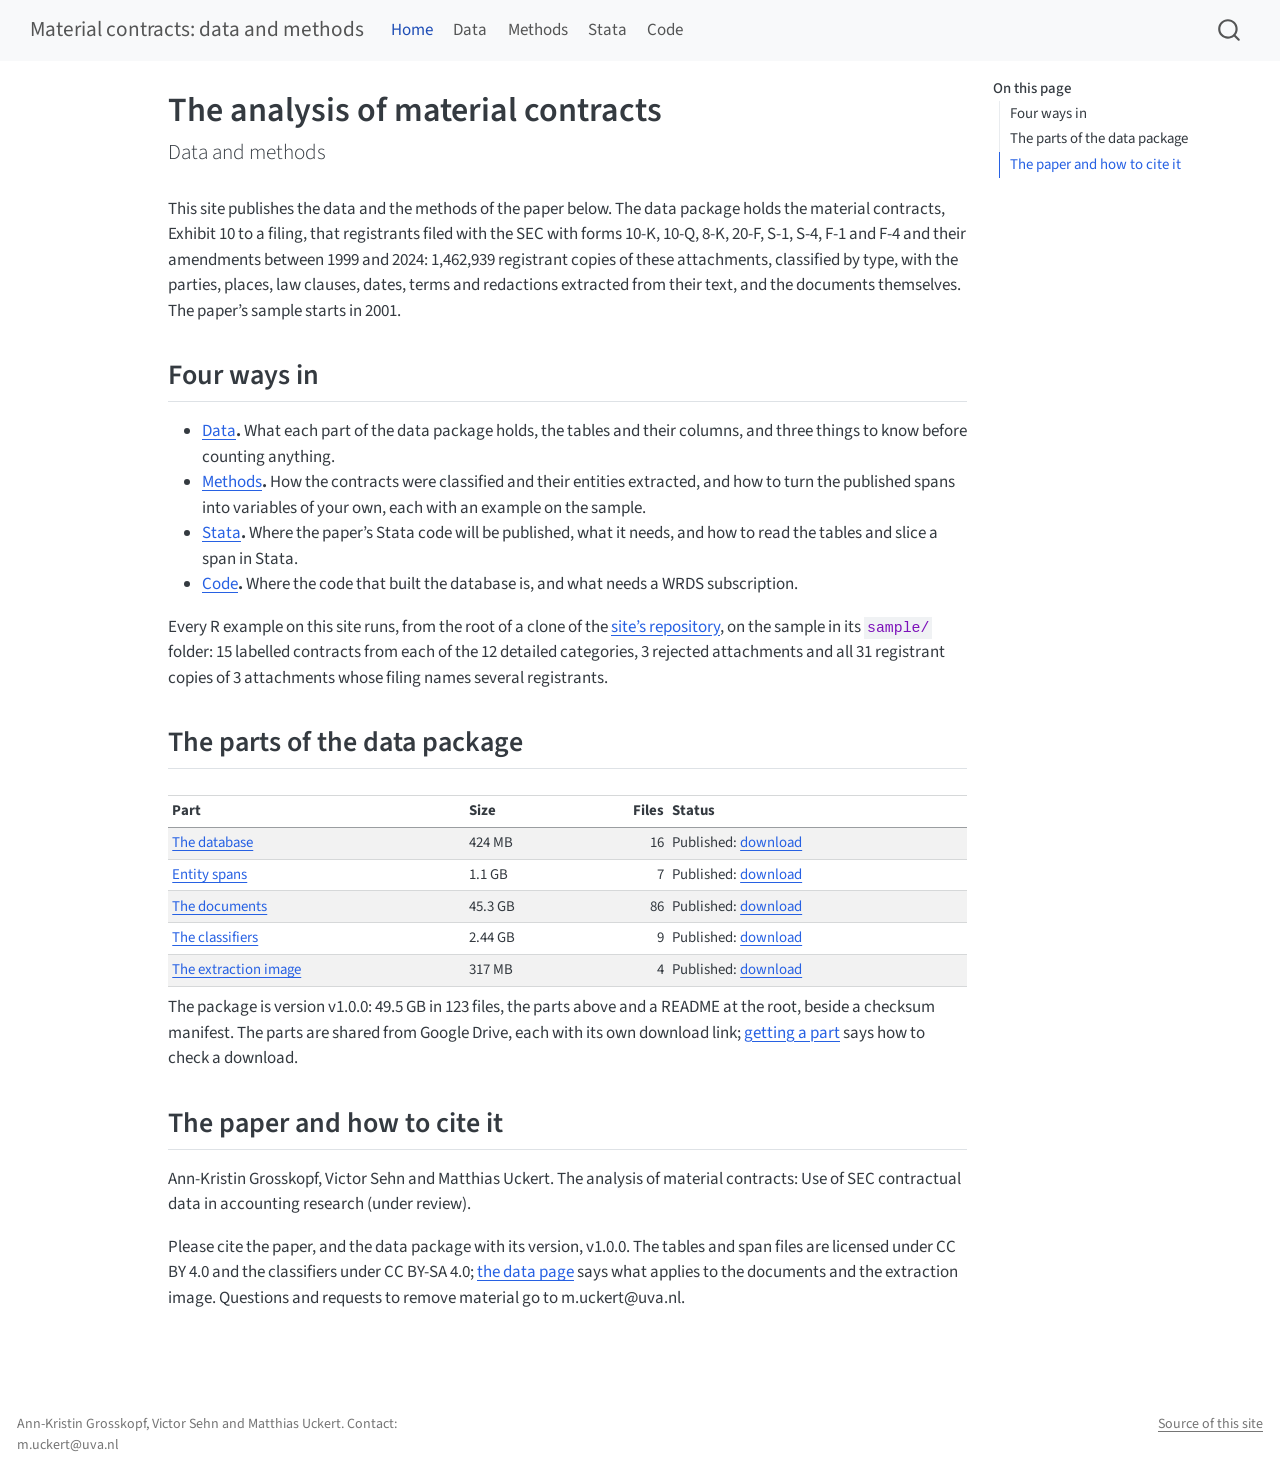
==== docs/index.html @ a5af2b68 "Publish the site of the data and methods, with data package v1.0.0" ====
<!DOCTYPE html>
<html xmlns="http://www.w3.org/1999/xhtml" lang="en-GB" xml:lang="en-GB"><head>

<meta charset="utf-8">
<meta name="generator" content="quarto-1.9.38">

<meta name="viewport" content="width=device-width, initial-scale=1.0, user-scalable=yes">


<title>The analysis of material contracts – Material contracts: data and methods</title>
<style>
/* Default styles provided by pandoc.
** See https://pandoc.org/MANUAL.html#variables-for-html for config info.
*/
code{white-space: pre-wrap;}
span.smallcaps{font-variant: small-caps;}
div.columns{display: flex; gap: min(4vw, 1.5em);}
div.column{flex: auto; overflow-x: auto;}
div.hanging-indent{margin-left: 1.5em; text-indent: -1.5em;}
ul.task-list{list-style: none;}
ul.task-list li input[type="checkbox"] {
  width: 0.8em;
  margin: 0 0.8em 0.2em -1em; /* quarto-specific, see https://github.com/quarto-dev/quarto-cli/issues/4556 */ 
  vertical-align: middle;
}
</style>


<script src="site_libs/quarto-nav/quarto-nav.js"></script>
<script src="site_libs/quarto-nav/headroom.min.js"></script>
<script src="site_libs/clipboard/clipboard.min.js"></script>
<script src="site_libs/quarto-search/autocomplete.umd.js"></script>
<script src="site_libs/quarto-search/fuse.min.js"></script>
<script src="site_libs/quarto-search/quarto-search.js"></script>
<meta name="quarto:offset" content="./">
<script src="site_libs/quarto-html/quarto.js" type="module"></script>
<script src="site_libs/quarto-html/tabsets/tabsets.js" type="module"></script>
<script src="site_libs/quarto-html/popper.min.js"></script>
<script src="site_libs/quarto-html/tippy.umd.min.js"></script>
<script src="site_libs/quarto-html/anchor.min.js"></script>
<link href="site_libs/quarto-html/tippy.css" rel="stylesheet">
<link href="site_libs/quarto-html/quarto-syntax-highlighting-15634bcf2e68342d4ad2dfa704d543f6.css" rel="stylesheet" id="quarto-text-highlighting-styles">
<script src="site_libs/bootstrap/bootstrap.min.js"></script>
<link href="site_libs/bootstrap/bootstrap-icons.css" rel="stylesheet">
<link href="site_libs/bootstrap/bootstrap-6388ad00bb6ecaefa25b9a98db1edf18.min.css" rel="stylesheet" append-hash="true" id="quarto-bootstrap" data-mode="light">
<script id="quarto-search-options" type="application/json">{
  "location": "navbar",
  "copy-button": false,
  "collapse-after": 3,
  "panel-placement": "end",
  "type": "overlay",
  "limit": 50,
  "keyboard-shortcut": [
    "f",
    "/",
    "s"
  ],
  "show-item-context": false,
  "language": {
    "search-no-results-text": "No results",
    "search-matching-documents-text": "matching documents",
    "search-copy-link-title": "Copy link to search",
    "search-hide-matches-text": "Hide additional matches",
    "search-more-match-text": "more match in this document",
    "search-more-matches-text": "more matches in this document",
    "search-clear-button-title": "Clear",
    "search-text-placeholder": "",
    "search-detached-cancel-button-title": "Cancel",
    "search-submit-button-title": "Submit",
    "search-label": "Search"
  }
}</script>


<link rel="stylesheet" href="styles.css">
</head>

<body class="nav-fixed quarto-light">

<div id="quarto-search-results"></div>
  <header id="quarto-header" class="headroom fixed-top">
    <nav class="navbar navbar-expand-lg " data-bs-theme="dark">
      <div class="navbar-container container-fluid">
      <div class="navbar-brand-container mx-auto">
    <a class="navbar-brand" href="./index.html">
    <span class="navbar-title">Material contracts: data and methods</span>
    </a>
  </div>
            <div id="quarto-search" class="" title="Search"></div>
          <button class="navbar-toggler" type="button" data-bs-toggle="collapse" data-bs-target="#navbarCollapse" aria-controls="navbarCollapse" role="menu" aria-expanded="false" aria-label="Toggle navigation" onclick="if (window.quartoToggleHeadroom) { window.quartoToggleHeadroom(); }">
  <span class="navbar-toggler-icon"></span>
</button>
          <div class="collapse navbar-collapse" id="navbarCollapse">
            <ul class="navbar-nav navbar-nav-scroll me-auto">
  <li class="nav-item">
    <a class="nav-link active" href="./index.html" aria-current="page"> 
<span class="menu-text">Home</span></a>
  </li>  
  <li class="nav-item">
    <a class="nav-link" href="./data.html"> 
<span class="menu-text">Data</span></a>
  </li>  
  <li class="nav-item">
    <a class="nav-link" href="./methods.html"> 
<span class="menu-text">Methods</span></a>
  </li>  
  <li class="nav-item">
    <a class="nav-link" href="./stata.html"> 
<span class="menu-text">Stata</span></a>
  </li>  
  <li class="nav-item">
    <a class="nav-link" href="./reproduce.html"> 
<span class="menu-text">Code</span></a>
  </li>  
</ul>
          </div> <!-- /navcollapse -->
            <div class="quarto-navbar-tools">
</div>
      </div> <!-- /container-fluid -->
    </nav>
</header>
<!-- content -->
<div id="quarto-content" class="quarto-container page-columns page-rows-contents page-layout-article page-navbar">
<!-- sidebar -->
<!-- margin-sidebar -->
    <div id="quarto-margin-sidebar" class="sidebar margin-sidebar">
        <nav id="TOC" role="doc-toc" class="toc-active">
    <h2 id="toc-title">On this page</h2>
   
  <ul>
  <li><a href="#four-ways-in" id="toc-four-ways-in" class="nav-link active" data-scroll-target="#four-ways-in">Four ways in</a></li>
  <li><a href="#the-parts-of-the-data-package" id="toc-the-parts-of-the-data-package" class="nav-link" data-scroll-target="#the-parts-of-the-data-package">The parts of the data package</a></li>
  <li><a href="#the-paper-and-how-to-cite-it" id="toc-the-paper-and-how-to-cite-it" class="nav-link" data-scroll-target="#the-paper-and-how-to-cite-it">The paper and how to cite it</a></li>
  </ul>
</nav>
    </div>
<!-- main -->
<main class="content" id="quarto-document-content">

<header id="title-block-header" class="quarto-title-block default">
<div class="quarto-title">
<h1 class="title">The analysis of material contracts</h1>
<p class="subtitle lead">Data and methods</p>
</div>



<div class="quarto-title-meta">

    
  
    
  </div>
  


</header>


<p>This site publishes the data and the methods of the paper below. The data package holds the material contracts, Exhibit 10 to a filing, that registrants filed with the SEC with forms 10-K, 10-Q, 8-K, 20-F, S-1, S-4, F-1 and F-4 and their amendments between 1999 and 2024: 1,462,939 registrant copies of these attachments, classified by type, with the parties, places, law clauses, dates, terms and redactions extracted from their text, and the documents themselves. The paper’s sample starts in 2001.</p>
<section id="four-ways-in" class="level2">
<h2 class="anchored" data-anchor-id="four-ways-in">Four ways in</h2>
<ul>
<li><strong><a href="./data.html">Data</a>.</strong> What each part of the data package holds, the tables and their columns, and three things to know before counting anything.</li>
<li><strong><a href="./methods.html">Methods</a>.</strong> How the contracts were classified and their entities extracted, and how to turn the published spans into variables of your own, each with an example on the sample.</li>
<li><strong><a href="./stata.html">Stata</a>.</strong> Where the paper’s Stata code will be published, what it needs, and how to read the tables and slice a span in Stata.</li>
<li><strong><a href="./reproduce.html">Code</a>.</strong> Where the code that built the database is, and what needs a WRDS subscription.</li>
</ul>
<p>Every R example on this site runs, from the root of a clone of the <a href="https://github.com/MatthiasUckert/matcon-data-and-methods">site’s repository</a>, on the sample in its <code>sample/</code> folder: 15 labelled contracts from each of the 12 detailed categories, 3 rejected attachments and all 31 registrant copies of 3 attachments whose filing names several registrants.</p>
</section>
<section id="the-parts-of-the-data-package" class="level2">
<h2 class="anchored" data-anchor-id="the-parts-of-the-data-package">The parts of the data package</h2>
<div class="cell">
<div class="cell-output-display">
<table class="caption-top table table-sm table-striped small">
<thead>
<tr class="header">
<th style="text-align: left;">Part</th>
<th style="text-align: left;">Size</th>
<th style="text-align: right;">Files</th>
<th style="text-align: left;">Status</th>
</tr>
</thead>
<tbody>
<tr class="odd">
<td style="text-align: left;"><a href="./data.html#part-core">The database</a></td>
<td style="text-align: left;">424 MB</td>
<td style="text-align: right;">16</td>
<td style="text-align: left;">Published: <a href="https://drive.google.com/drive/folders/1TVtgPPk6wIJqkSEZ1HrcY3JE4OHD1TWn">download</a></td>
</tr>
<tr class="even">
<td style="text-align: left;"><a href="./data.html#part-spans">Entity spans</a></td>
<td style="text-align: left;">1.1 GB</td>
<td style="text-align: right;">7</td>
<td style="text-align: left;">Published: <a href="https://drive.google.com/drive/folders/1OYP5qXm-alxnOZHFf8U6ttxiC5rua0IG">download</a></td>
</tr>
<tr class="odd">
<td style="text-align: left;"><a href="./data.html#part-text">The documents</a></td>
<td style="text-align: left;">45.3 GB</td>
<td style="text-align: right;">86</td>
<td style="text-align: left;">Published: <a href="https://drive.google.com/drive/folders/1ZW-uD3YOpIUab9_tT1ImY-gOCQDMV8t5">download</a></td>
</tr>
<tr class="even">
<td style="text-align: left;"><a href="./data.html#part-models">The classifiers</a></td>
<td style="text-align: left;">2.44 GB</td>
<td style="text-align: right;">9</td>
<td style="text-align: left;">Published: <a href="https://drive.google.com/drive/folders/1cSxD2rfEU3xtl4_MtJmINm11TPKmRoVj">download</a></td>
</tr>
<tr class="odd">
<td style="text-align: left;"><a href="./data.html#part-lexnlp">The extraction image</a></td>
<td style="text-align: left;">317 MB</td>
<td style="text-align: right;">4</td>
<td style="text-align: left;">Published: <a href="https://drive.google.com/drive/folders/1LzRUbMb9bG-V6fIi3xDmjCaOxsnYEi1G">download</a></td>
</tr>
</tbody>
</table>
</div>
</div>
<p>The package is version v1.0.0: 49.5 GB in 123 files, the parts above and a README at the root, beside a checksum manifest. The parts are shared from Google Drive, each with its own download link; <a href="./data.html#getting-a-part">getting a part</a> says how to check a download.</p>
</section>
<section id="the-paper-and-how-to-cite-it" class="level2">
<h2 class="anchored" data-anchor-id="the-paper-and-how-to-cite-it">The paper and how to cite it</h2>
<p>Ann-Kristin Grosskopf, Victor Sehn and Matthias Uckert. The analysis of material contracts: Use of SEC contractual data in accounting research (under review).</p>
<p>Please cite the paper, and the data package with its version, v1.0.0. The tables and span files are licensed under CC BY 4.0 and the classifiers under CC BY-SA 4.0; <a href="./data.html#licences">the data page</a> says what applies to the documents and the extraction image. Questions and requests to remove material go to m.uckert@uva.nl.</p>


</section>

</main> <!-- /main -->
<script id="quarto-html-after-body" type="application/javascript">
  window.document.addEventListener("DOMContentLoaded", function (event) {
    const icon = "";
    const anchorJS = new window.AnchorJS();
    anchorJS.options = {
      placement: 'right',
      icon: icon
    };
    anchorJS.add('.anchored');
    const isCodeAnnotation = (el) => {
      for (const clz of el.classList) {
        if (clz.startsWith('code-annotation-')) {                     
          return true;
        }
      }
      return false;
    }
    const onCopySuccess = function(e) {
      // button target
      const button = e.trigger;
      // don't keep focus
      button.blur();
      // flash "checked"
      button.classList.add('code-copy-button-checked');
      var currentTitle = button.getAttribute("title");
      button.setAttribute("title", "Copied!");
      let tooltip;
      if (window.bootstrap) {
        button.setAttribute("data-bs-toggle", "tooltip");
        button.setAttribute("data-bs-placement", "left");
        button.setAttribute("data-bs-title", "Copied!");
        tooltip = new bootstrap.Tooltip(button, 
          { trigger: "manual", 
            customClass: "code-copy-button-tooltip",
            offset: [0, -8]});
        tooltip.show();    
      }
      setTimeout(function() {
        if (tooltip) {
          tooltip.hide();
          button.removeAttribute("data-bs-title");
          button.removeAttribute("data-bs-toggle");
          button.removeAttribute("data-bs-placement");
        }
        button.setAttribute("title", currentTitle);
        button.classList.remove('code-copy-button-checked');
      }, 1000);
      // clear code selection
      e.clearSelection();
    }
    const getTextToCopy = function(trigger) {
      const outerScaffold = trigger.parentElement.cloneNode(true);
      const codeEl = outerScaffold.querySelector('code');
      for (const childEl of codeEl.children) {
        if (isCodeAnnotation(childEl)) {
          childEl.remove();
        }
      }
      return codeEl.innerText;
    }
    const clipboard = new window.ClipboardJS('.code-copy-button:not([data-in-quarto-modal])', {
      text: getTextToCopy
    });
    clipboard.on('success', onCopySuccess);
    if (window.document.getElementById('quarto-embedded-source-code-modal')) {
      const clipboardModal = new window.ClipboardJS('.code-copy-button[data-in-quarto-modal]', {
        text: getTextToCopy,
        container: window.document.getElementById('quarto-embedded-source-code-modal')
      });
      clipboardModal.on('success', onCopySuccess);
    }
      var localhostRegex = new RegExp(/^(?:http|https):\/\/localhost\:?[0-9]*\//);
      var mailtoRegex = new RegExp(/^mailto:/);
        var filterRegex = new RegExp('/' + window.location.host + '/');
      var isInternal = (href) => {
          return filterRegex.test(href) || localhostRegex.test(href) || mailtoRegex.test(href);
      }
      // Inspect non-navigation links and adorn them if external
     var links = window.document.querySelectorAll('a[href]:not(.nav-link):not(.navbar-brand):not(.toc-action):not(.sidebar-link):not(.sidebar-item-toggle):not(.pagination-link):not(.no-external):not([aria-hidden]):not(.dropdown-item):not(.quarto-navigation-tool):not(.about-link)');
      for (var i=0; i<links.length; i++) {
        const link = links[i];
        if (!isInternal(link.href)) {
          // undo the damage that might have been done by quarto-nav.js in the case of
          // links that we want to consider external
          if (link.dataset.originalHref !== undefined) {
            link.href = link.dataset.originalHref;
          }
        }
      }
    function tippyHover(el, contentFn, onTriggerFn, onUntriggerFn) {
      const config = {
        allowHTML: true,
        maxWidth: 500,
        delay: 100,
        arrow: false,
        appendTo: function(el) {
            return el.parentElement;
        },
        interactive: true,
        interactiveBorder: 10,
        theme: 'quarto',
        placement: 'bottom-start',
      };
      if (contentFn) {
        config.content = contentFn;
      }
      if (onTriggerFn) {
        config.onTrigger = onTriggerFn;
      }
      if (onUntriggerFn) {
        config.onUntrigger = onUntriggerFn;
      }
      window.tippy(el, config); 
    }
    const noterefs = window.document.querySelectorAll('a[role="doc-noteref"]');
    for (var i=0; i<noterefs.length; i++) {
      const ref = noterefs[i];
      tippyHover(ref, function() {
        // use id or data attribute instead here
        let href = ref.getAttribute('data-footnote-href') || ref.getAttribute('href');
        try { href = new URL(href).hash; } catch {}
        const id = href.replace(/^#\/?/, "");
        const note = window.document.getElementById(id);
        if (note) {
          return note.innerHTML;
        } else {
          return "";
        }
      });
    }
    const xrefs = window.document.querySelectorAll('a.quarto-xref');
    const processXRef = (id, note) => {
      // Strip column container classes
      const stripColumnClz = (el) => {
        el.classList.remove("page-full", "page-columns");
        if (el.children) {
          for (const child of el.children) {
            stripColumnClz(child);
          }
        }
      }
      stripColumnClz(note)
      if (id === null || id.startsWith('sec-')) {
        // Special case sections, only their first couple elements
        const container = document.createElement("div");
        if (note.children && note.children.length > 2) {
          container.appendChild(note.children[0].cloneNode(true));
          for (let i = 1; i < note.children.length; i++) {
            const child = note.children[i];
            if (child.tagName === "P" && child.innerText === "") {
              continue;
            } else {
              container.appendChild(child.cloneNode(true));
              break;
            }
          }
          if (window.Quarto?.typesetMath) {
            window.Quarto.typesetMath(container);
          }
          return container.innerHTML
        } else {
          if (window.Quarto?.typesetMath) {
            window.Quarto.typesetMath(note);
          }
          return note.innerHTML;
        }
      } else {
        // Remove any anchor links if they are present
        const anchorLink = note.querySelector('a.anchorjs-link');
        if (anchorLink) {
          anchorLink.remove();
        }
        if (window.Quarto?.typesetMath) {
          window.Quarto.typesetMath(note);
        }
        if (note.classList.contains("callout")) {
          return note.outerHTML;
        } else {
          return note.innerHTML;
        }
      }
    }
    for (var i=0; i<xrefs.length; i++) {
      const xref = xrefs[i];
      tippyHover(xref, undefined, function(instance) {
        instance.disable();
        let url = xref.getAttribute('href');
        let hash = undefined; 
        if (url.startsWith('#')) {
          hash = url;
        } else {
          try { hash = new URL(url).hash; } catch {}
        }
        if (hash) {
          const id = hash.replace(/^#\/?/, "");
          const note = window.document.getElementById(id);
          if (note !== null) {
            try {
              const html = processXRef(id, note.cloneNode(true));
              instance.setContent(html);
            } finally {
              instance.enable();
              instance.show();
            }
          } else {
            // See if we can fetch this
            fetch(url.split('#')[0])
            .then(res => res.text())
            .then(html => {
              const parser = new DOMParser();
              const htmlDoc = parser.parseFromString(html, "text/html");
              const note = htmlDoc.getElementById(id);
              if (note !== null) {
                const html = processXRef(id, note);
                instance.setContent(html);
              } 
            }).finally(() => {
              instance.enable();
              instance.show();
            });
          }
        } else {
          // See if we can fetch a full url (with no hash to target)
          // This is a special case and we should probably do some content thinning / targeting
          fetch(url)
          .then(res => res.text())
          .then(html => {
            const parser = new DOMParser();
            const htmlDoc = parser.parseFromString(html, "text/html");
            const note = htmlDoc.querySelector('main.content');
            if (note !== null) {
              // This should only happen for chapter cross references
              // (since there is no id in the URL)
              // remove the first header
              if (note.children.length > 0 && note.children[0].tagName === "HEADER") {
                note.children[0].remove();
              }
              const html = processXRef(null, note);
              instance.setContent(html);
            } 
          }).finally(() => {
            instance.enable();
            instance.show();
          });
        }
      }, function(instance) {
      });
    }
        let selectedAnnoteEl;
        const selectorForAnnotation = ( cell, annotation) => {
          let cellAttr = 'data-code-cell="' + cell + '"';
          let lineAttr = 'data-code-annotation="' +  annotation + '"';
          const selector = 'span[' + cellAttr + '][' + lineAttr + ']';
          return selector;
        }
        const selectCodeLines = (annoteEl) => {
          const doc = window.document;
          const targetCell = annoteEl.getAttribute("data-target-cell");
          const targetAnnotation = annoteEl.getAttribute("data-target-annotation");
          const annoteSpan = window.document.querySelector(selectorForAnnotation(targetCell, targetAnnotation));
          const lines = annoteSpan.getAttribute("data-code-lines").split(",");
          const lineIds = lines.map((line) => {
            return targetCell + "-" + line;
          })
          let top = null;
          let height = null;
          let parent = null;
          if (lineIds.length > 0) {
              //compute the position of the single el (top and bottom and make a div)
              const el = window.document.getElementById(lineIds[0]);
              top = el.offsetTop;
              height = el.offsetHeight;
              parent = el.parentElement.parentElement;
            if (lineIds.length > 1) {
              const lastEl = window.document.getElementById(lineIds[lineIds.length - 1]);
              const bottom = lastEl.offsetTop + lastEl.offsetHeight;
              height = bottom - top;
            }
            if (top !== null && height !== null && parent !== null) {
              // cook up a div (if necessary) and position it 
              let div = window.document.getElementById("code-annotation-line-highlight");
              if (div === null) {
                div = window.document.createElement("div");
                div.setAttribute("id", "code-annotation-line-highlight");
                div.style.position = 'absolute';
                parent.appendChild(div);
              }
              div.style.top = top - 2 + "px";
              div.style.height = height + 4 + "px";
              div.style.left = 0;
              let gutterDiv = window.document.getElementById("code-annotation-line-highlight-gutter");
              if (gutterDiv === null) {
                gutterDiv = window.document.createElement("div");
                gutterDiv.setAttribute("id", "code-annotation-line-highlight-gutter");
                gutterDiv.style.position = 'absolute';
                const codeCell = window.document.getElementById(targetCell);
                const gutter = codeCell.querySelector('.code-annotation-gutter');
                gutter.appendChild(gutterDiv);
              }
              gutterDiv.style.top = top - 2 + "px";
              gutterDiv.style.height = height + 4 + "px";
            }
            selectedAnnoteEl = annoteEl;
          }
        };
        const unselectCodeLines = () => {
          const elementsIds = ["code-annotation-line-highlight", "code-annotation-line-highlight-gutter"];
          elementsIds.forEach((elId) => {
            const div = window.document.getElementById(elId);
            if (div) {
              div.remove();
            }
          });
          selectedAnnoteEl = undefined;
        };
          // Handle positioning of the toggle
      window.addEventListener(
        "resize",
        throttle(() => {
          elRect = undefined;
          if (selectedAnnoteEl) {
            selectCodeLines(selectedAnnoteEl);
          }
        }, 10)
      );
      function throttle(fn, ms) {
      let throttle = false;
      let timer;
        return (...args) => {
          if(!throttle) { // first call gets through
              fn.apply(this, args);
              throttle = true;
          } else { // all the others get throttled
              if(timer) clearTimeout(timer); // cancel #2
              timer = setTimeout(() => {
                fn.apply(this, args);
                timer = throttle = false;
              }, ms);
          }
        };
      }
        // Attach click handler to the DT
        const annoteDls = window.document.querySelectorAll('dt[data-target-cell]');
        for (const annoteDlNode of annoteDls) {
          annoteDlNode.addEventListener('click', (event) => {
            const clickedEl = event.target;
            if (clickedEl !== selectedAnnoteEl) {
              unselectCodeLines();
              const activeEl = window.document.querySelector('dt[data-target-cell].code-annotation-active');
              if (activeEl) {
                activeEl.classList.remove('code-annotation-active');
              }
              selectCodeLines(clickedEl);
              clickedEl.classList.add('code-annotation-active');
            } else {
              // Unselect the line
              unselectCodeLines();
              clickedEl.classList.remove('code-annotation-active');
            }
          });
        }
    const findCites = (el) => {
      const parentEl = el.parentElement;
      if (parentEl) {
        const cites = parentEl.dataset.cites;
        if (cites) {
          return {
            el,
            cites: cites.split(' ')
          };
        } else {
          return findCites(el.parentElement)
        }
      } else {
        return undefined;
      }
    };
    var bibliorefs = window.document.querySelectorAll('a[role="doc-biblioref"]');
    for (var i=0; i<bibliorefs.length; i++) {
      const ref = bibliorefs[i];
      const citeInfo = findCites(ref);
      if (citeInfo) {
        tippyHover(citeInfo.el, function() {
          var popup = window.document.createElement('div');
          citeInfo.cites.forEach(function(cite) {
            var citeDiv = window.document.createElement('div');
            citeDiv.classList.add('hanging-indent');
            citeDiv.classList.add('csl-entry');
            var biblioDiv = window.document.getElementById('ref-' + cite);
            if (biblioDiv) {
              citeDiv.innerHTML = biblioDiv.innerHTML;
            }
            popup.appendChild(citeDiv);
          });
          return popup.innerHTML;
        });
      }
    }
  });
  </script>
</div> <!-- /content -->
<footer class="footer">
  <div class="nav-footer">
    <div class="nav-footer-left">
<p>Ann-Kristin Grosskopf, Victor Sehn and Matthias Uckert. Contact: m.uckert@uva.nl</p>
</div>   
    <div class="nav-footer-center">
      &nbsp;
    </div>
    <div class="nav-footer-right">
<p><a href="https://github.com/MatthiasUckert/matcon-data-and-methods">Source of this site</a></p>
</div>
  </div>
</footer>




</body></html>
---- docs/site_libs/quarto-html/tippy.css ----
.tippy-box[data-animation=fade][data-state=hidden]{opacity:0}[data-tippy-root]{max-width:calc(100vw - 10px)}.tippy-box{position:relative;background-color:#333;color:#fff;border-radius:4px;font-size:14px;line-height:1.4;white-space:normal;outline:0;transition-property:transform,visibility,opacity}.tippy-box[data-placement^=top]>.tippy-arrow{bottom:0}.tippy-box[data-placement^=top]>.tippy-arrow:before{bottom:-7px;left:0;border-width:8px 8px 0;border-top-color:initial;transform-origin:center top}.tippy-box[data-placement^=bottom]>.tippy-arrow{top:0}.tippy-box[data-placement^=bottom]>.tippy-arrow:before{top:-7px;left:0;border-width:0 8px 8px;border-bottom-color:initial;transform-origin:center bottom}.tippy-box[data-placement^=left]>.tippy-arrow{right:0}.tippy-box[data-placement^=left]>.tippy-arrow:before{border-width:8px 0 8px 8px;border-left-color:initial;right:-7px;transform-origin:center left}.tippy-box[data-placement^=right]>.tippy-arrow{left:0}.tippy-box[data-placement^=right]>.tippy-arrow:before{left:-7px;border-width:8px 8px 8px 0;border-right-color:initial;transform-origin:center right}.tippy-box[data-inertia][data-state=visible]{transition-timing-function:cubic-bezier(.54,1.5,.38,1.11)}.tippy-arrow{width:16px;height:16px;color:#333}.tippy-arrow:before{content:"";position:absolute;border-color:transparent;border-style:solid}.tippy-content{position:relative;padding:5px 9px;z-index:1}
---- docs/site_libs/quarto-html/quarto-syntax-highlighting-15634bcf2e68342d4ad2dfa704d543f6.css ----
/* quarto syntax highlight colors */
:root {
  --quarto-hl-ot-color: #003B4F;
  --quarto-hl-at-color: #657422;
  --quarto-hl-ss-color: #20794D;
  --quarto-hl-an-color: #5E5E5E;
  --quarto-hl-fu-color: #4758AB;
  --quarto-hl-st-color: #20794D;
  --quarto-hl-cf-color: #003B4F;
  --quarto-hl-op-color: #5E5E5E;
  --quarto-hl-er-color: #AD0000;
  --quarto-hl-bn-color: #AD0000;
  --quarto-hl-al-color: #AD0000;
  --quarto-hl-va-color: #111111;
  --quarto-hl-bu-color: inherit;
  --quarto-hl-ex-color: inherit;
  --quarto-hl-pp-color: #AD0000;
  --quarto-hl-in-color: #5E5E5E;
  --quarto-hl-vs-color: #20794D;
  --quarto-hl-wa-color: #5E5E5E;
  --quarto-hl-do-color: #5E5E5E;
  --quarto-hl-im-color: #00769E;
  --quarto-hl-ch-color: #20794D;
  --quarto-hl-dt-color: #AD0000;
  --quarto-hl-fl-color: #AD0000;
  --quarto-hl-co-color: #5E5E5E;
  --quarto-hl-cv-color: #5E5E5E;
  --quarto-hl-cn-color: #8f5902;
  --quarto-hl-sc-color: #5E5E5E;
  --quarto-hl-dv-color: #AD0000;
  --quarto-hl-kw-color: #003B4F;
}

/* other quarto variables */
:root {
  --quarto-font-monospace: SFMono-Regular, Menlo, Monaco, Consolas, "Liberation Mono", "Courier New", monospace;
}

/* syntax highlight based on Pandoc's rules */
pre > code.sourceCode > span {
  color: #003B4F;
}

code.sourceCode > span {
  color: #003B4F;
}

div.sourceCode,
div.sourceCode pre.sourceCode {
  color: #003B4F;
}

/* Normal */
code span {
  color: #003B4F;
}

/* Alert */
code span.al {
  color: #AD0000;
  font-style: inherit;
}

/* Annotation */
code span.an {
  color: #5E5E5E;
  font-style: inherit;
}

/* Attribute */
code span.at {
  color: #657422;
  font-style: inherit;
}

/* BaseN */
code span.bn {
  color: #AD0000;
  font-style: inherit;
}

/* BuiltIn */
code span.bu {
  font-style: inherit;
}

/* ControlFlow */
code span.cf {
  color: #003B4F;
  font-weight: bold;
  font-style: inherit;
}

/* Char */
code span.ch {
  color: #20794D;
  font-style: inherit;
}

/* Constant */
code span.cn {
  color: #8f5902;
  font-style: inherit;
}

/* Comment */
code span.co {
  color: #5E5E5E;
  font-style: inherit;
}

/* CommentVar */
code span.cv {
  color: #5E5E5E;
  font-style: italic;
}

/* Documentation */
code span.do {
  color: #5E5E5E;
  font-style: italic;
}

/* DataType */
code span.dt {
  color: #AD0000;
  font-style: inherit;
}

/* DecVal */
code span.dv {
  color: #AD0000;
  font-style: inherit;
}

/* Error */
code span.er {
  color: #AD0000;
  font-style: inherit;
}

/* Extension */
code span.ex {
  font-style: inherit;
}

/* Float */
code span.fl {
  color: #AD0000;
  font-style: inherit;
}

/* Function */
code span.fu {
  color: #4758AB;
  font-style: inherit;
}

/* Import */
code span.im {
  color: #00769E;
  font-style: inherit;
}

/* Information */
code span.in {
  color: #5E5E5E;
  font-style: inherit;
}

/* Keyword */
code span.kw {
  color: #003B4F;
  font-weight: bold;
  font-style: inherit;
}

/* Operator */
code span.op {
  color: #5E5E5E;
  font-style: inherit;
}

/* Other */
code span.ot {
  color: #003B4F;
  font-style: inherit;
}

/* Preprocessor */
code span.pp {
  color: #AD0000;
  font-style: inherit;
}

/* SpecialChar */
code span.sc {
  color: #5E5E5E;
  font-style: inherit;
}

/* SpecialString */
code span.ss {
  color: #20794D;
  font-style: inherit;
}

/* String */
code span.st {
  color: #20794D;
  font-style: inherit;
}

/* Variable */
code span.va {
  color: #111111;
  font-style: inherit;
}

/* VerbatimString */
code span.vs {
  color: #20794D;
  font-style: inherit;
}

/* Warning */
code span.wa {
  color: #5E5E5E;
  font-style: italic;
}

.prevent-inlining {
  content: "</";
}

/*# sourceMappingURL=f23921c56f73e400b49028c9186a1aa0.css.map */
---- docs/styles.css ----
/* Placeholders: a value not decided yet is shown, and shown as a gap. */
.todo {
  background-color: #fff3cd;
  border: 1px dashed #b58900;
  border-radius: 2px;
  padding: 0 0.25em;
  font-family: var(--bs-font-monospace);
  font-size: 0.875em;
  color: #6b4e00;
}

/* Status of a part of the data package. */
.part-status {
  font-variant: small-caps;
  letter-spacing: 0.03em;
}

/* Wide tables scroll inside their own box instead of the page. */
.cell-output-display {
  overflow-x: auto;
}

/* Codebooks: the meaning of a column is what a reader came for, so it gets the room. */
td.codebook-meaning {
  min-width: 24rem;
}

/* A wide table inside a tab scrolls in its own box. */
.table-scroll {
  overflow-x: auto;
}

/* On a phone a table scrolls inside its own box instead of widening the page. */
.dataTables_wrapper {
  overflow-x: auto;
}

@media (max-width: 767.98px) {
  main table {
    display: block;
    overflow-x: auto;
  }
}

/* A long unbroken word, such as a URL or a placeholder, breaks rather than widening the page. */
main p,
main li {
  overflow-wrap: break-word;
}
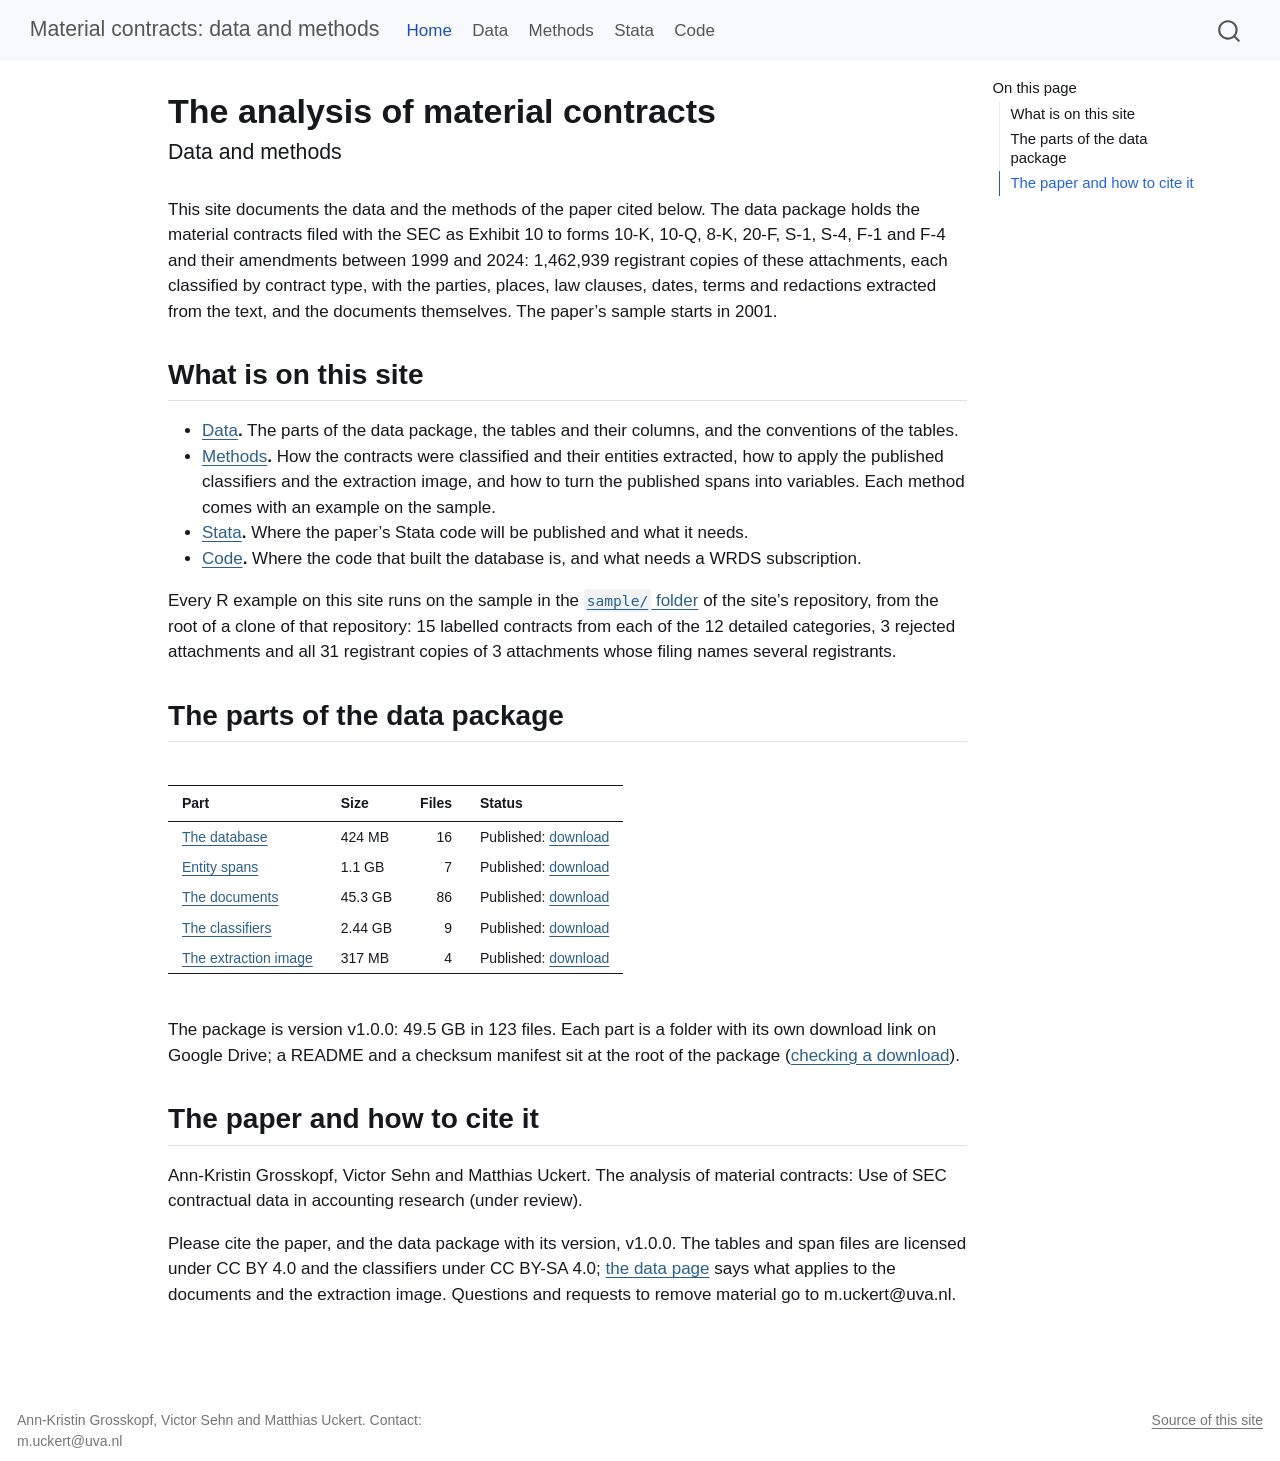
==== commit ada399c7: "Site: address reviewer comments (code fold, house style, checksum section moved, classifier and extr" ====
--- a/docs/index.html
+++ b/docs/index.html
@@ -128,7 +128,7 @@
     <h2 id="toc-title">On this page</h2>
    
   <ul>
-  <li><a href="#four-ways-in" id="toc-four-ways-in" class="nav-link active" data-scroll-target="#four-ways-in">Four ways in</a></li>
+  <li><a href="#what-is-on-this-site" id="toc-what-is-on-this-site" class="nav-link active" data-scroll-target="#what-is-on-this-site">What is on this site</a></li>
   <li><a href="#the-parts-of-the-data-package" id="toc-the-parts-of-the-data-package" class="nav-link" data-scroll-target="#the-parts-of-the-data-package">The parts of the data package</a></li>
   <li><a href="#the-paper-and-how-to-cite-it" id="toc-the-paper-and-how-to-cite-it" class="nav-link" data-scroll-target="#the-paper-and-how-to-cite-it">The paper and how to cite it</a></li>
   </ul>
@@ -157,16 +157,16 @@
 </header>
 
 
-<p>This site publishes the data and the methods of the paper below. The data package holds the material contracts, Exhibit 10 to a filing, that registrants filed with the SEC with forms 10-K, 10-Q, 8-K, 20-F, S-1, S-4, F-1 and F-4 and their amendments between 1999 and 2024: 1,462,939 registrant copies of these attachments, classified by type, with the parties, places, law clauses, dates, terms and redactions extracted from their text, and the documents themselves. The paper’s sample starts in 2001.</p>
-<section id="four-ways-in" class="level2">
-<h2 class="anchored" data-anchor-id="four-ways-in">Four ways in</h2>
+<p>This site documents the data and the methods of the paper cited below. The data package holds the material contracts filed with the SEC as Exhibit 10 to forms 10-K, 10-Q, 8-K, 20-F, S-1, S-4, F-1 and F-4 and their amendments between 1999 and 2024: 1,462,939 registrant copies of these attachments, each classified by contract type, with the parties, places, law clauses, dates, terms and redactions extracted from the text, and the documents themselves. The paper’s sample starts in 2001.</p>
+<section id="what-is-on-this-site" class="level2">
+<h2 class="anchored" data-anchor-id="what-is-on-this-site">What is on this site</h2>
 <ul>
-<li><strong><a href="./data.html">Data</a>.</strong> What each part of the data package holds, the tables and their columns, and three things to know before counting anything.</li>
-<li><strong><a href="./methods.html">Methods</a>.</strong> How the contracts were classified and their entities extracted, and how to turn the published spans into variables of your own, each with an example on the sample.</li>
-<li><strong><a href="./stata.html">Stata</a>.</strong> Where the paper’s Stata code will be published, what it needs, and how to read the tables and slice a span in Stata.</li>
+<li><strong><a href="./data.html">Data</a>.</strong> The parts of the data package, the tables and their columns, and the conventions of the tables.</li>
+<li><strong><a href="./methods.html">Methods</a>.</strong> How the contracts were classified and their entities extracted, how to apply the published classifiers and the extraction image, and how to turn the published spans into variables. Each method comes with an example on the sample.</li>
+<li><strong><a href="./stata.html">Stata</a>.</strong> Where the paper’s Stata code will be published and what it needs.</li>
 <li><strong><a href="./reproduce.html">Code</a>.</strong> Where the code that built the database is, and what needs a WRDS subscription.</li>
 </ul>
-<p>Every R example on this site runs, from the root of a clone of the <a href="https://github.com/MatthiasUckert/matcon-data-and-methods">site’s repository</a>, on the sample in its <code>sample/</code> folder: 15 labelled contracts from each of the 12 detailed categories, 3 rejected attachments and all 31 registrant copies of 3 attachments whose filing names several registrants.</p>
+<p>Every R example on this site runs on the sample in the <a href="https://github.com/MatthiasUckert/matcon-data-and-methods/tree/main/sample"><code>sample/</code> folder</a> of the site’s repository, from the root of a clone of that repository: 15 labelled contracts from each of the 12 detailed categories, 3 rejected attachments and all 31 registrant copies of 3 attachments whose filing names several registrants.</p>
 </section>
 <section id="the-parts-of-the-data-package" class="level2">
 <h2 class="anchored" data-anchor-id="the-parts-of-the-data-package">The parts of the data package</h2>
@@ -216,7 +216,7 @@
 </table>
 </div>
 </div>
-<p>The package is version v1.0.0: 49.5 GB in 123 files, the parts above and a README at the root, beside a checksum manifest. The parts are shared from Google Drive, each with its own download link; <a href="./data.html#getting-a-part">getting a part</a> says how to check a download.</p>
+<p>The package is version v1.0.0: 49.5 GB in 123 files. Each part is a folder with its own download link on Google Drive; a README and a checksum manifest sit at the root of the package (<a href="./data.html#checking-a-download">checking a download</a>).</p>
 </section>
 <section id="the-paper-and-how-to-cite-it" class="level2">
 <h2 class="anchored" data-anchor-id="the-paper-and-how-to-cite-it">The paper and how to cite it</h2>
--- a/docs/styles.css
+++ b/docs/styles.css
@@ -1,10 +1,395 @@
+/* styles.css -- the site's look, on top of Quarto's cosmo theme.
+   ==================================================================================================
+   The pipeline runbooks (1_code/_styles.css) run under `theme: none` with a fixed left rail. A public
+   site needs the theme's navbar, grid and responsive behaviour, so cosmo stays and this sheet ports
+   the parts of the house style a reader sees on a page: the tokens, the fold toggle, the source and
+   output blocks, inline code and the booktabs tables. Selectors are scoped to `main` so the navbar
+   and footer keep the theme's own styling.
+
+   ORGANISATION
+     0. Tokens          colours, faces and sizes, once
+     1. Base            body face and links
+     2. Source code     the fold pill, chunk source, inline code
+     3. Cell output     console blocks
+     4. Tables          booktabs rules, no stripes
+     5. Codebooks       the DataTables widgets, in the same look
+     6. Site elements   placeholders, part status, scroll boxes
+   ================================================================================================== */
+
+
+/* 0. Tokens ======================================================================================= */
+
+:root {
+  --mc-font-prose: -apple-system, BlinkMacSystemFont, "Segoe UI", "Helvetica Neue", Arial, sans-serif;
+  --mc-font-ui:    -apple-system, BlinkMacSystemFont, "Segoe UI", "Helvetica Neue", Arial, sans-serif;
+  --mc-font-mono:  "SF Mono", "Menlo", "Consolas", "DejaVu Sans Mono", ui-monospace, monospace;
+
+  --mc-ink:        #16181d;   /* body text */
+  --mc-ink-soft:   #5c6370;   /* captions, notes, secondary */
+  --mc-ink-faint:  #8b919c;   /* line numbers, disabled */
+  --mc-accent:     #2c5f8a;   /* links, active TOC item */
+  --mc-accent-bg:  #eaf1f7;   /* hover and active backgrounds */
+  --mc-rule:       #e3e6ea;   /* hairlines, borders */
+  --mc-rule-firm:  #16181d;   /* table top and bottom rules */
+  --mc-surface:    #f7f8fa;   /* console and inline code background */
+  --mc-err:        #a3312b;   /* genuine error output only */
+
+  --mc-size-mono:  12.5px;    /* console and code */
+  --mc-size-small: 13px;      /* captions, notes, footnotes */
+  --mc-lh-mono:    1.5;
+  --mc-radius:     6px;
+}
+
+
+/* 1. Base ========================================================================================= */
+
+body {
+  font-family: var(--mc-font-prose);
+  color: var(--mc-ink);
+}
+
+main a {
+  color: var(--mc-accent);
+}
+
+/* The TOC on the right: the active item in the accent, as in the runbooks. */
+#TOC .nav-link.active,
+.sidebar nav[role="doc-toc"] .nav-link.active {
+  color: var(--mc-accent);
+  border-left-color: var(--mc-accent);
+}
+
+
+/* 2. Source code ================================================================================== */
+
+pre, code, kbd, samp {
+  font-family: var(--mc-font-mono);
+}
+
+/* Inline code: a light tint, no border, tight padding, never wrapped mid-name. */
+main code:not(pre code) {
+  font-size: 0.86em;
+  background: var(--mc-surface);
+  border: none;
+  border-radius: 3px;
+  padding: 0.05em 0.2em;
+  color: #2f3440;
+  white-space: nowrap;
+}
+
+/* Inside a link the name keeps the link colour. */
+main a > code:not(pre code) {
+  color: inherit;
+}
+
+/* Chunk source: white ground, so input is told from output without reading either. */
+main div.sourceCode {
+  margin: 0.6em 0;
+  background: #fff;
+  border: 1px solid var(--mc-rule);
+  border-radius: var(--mc-radius);
+  overflow: hidden;
+}
+
+main div.sourceCode pre,
+main pre.sourceCode {
+  font-size: var(--mc-size-mono);
+  line-height: var(--mc-lh-mono);
+  background: #fff;
+  border: none;
+  border-radius: 0;
+  margin: 0;
+  padding: 12px 14px;
+  overflow-x: auto;
+  white-space: pre;
+}
+
+/* The static blocks (bash, python, stata) are not chunks but share the look. */
+main pre:not(.sourceCode):not(.cell-output pre) {
+  font-size: var(--mc-size-mono);
+  line-height: var(--mc-lh-mono);
+  background: #fff;
+  border: 1px solid var(--mc-rule);
+  border-radius: var(--mc-radius);
+  padding: 12px 14px;
+  overflow-x: auto;
+}
+
+/* Fold toggle: a quiet pill rather than a line of code masquerading as prose. */
+main details.code-fold {
+  margin: 1em 0 0.6em 0;
+}
+
+main details.code-fold > summary {
+  font-family: var(--mc-font-ui);
+  font-size: 12px;
+  font-weight: 500;
+  letter-spacing: 0.02em;
+  color: var(--mc-ink-soft);
+  cursor: pointer;
+  list-style: none;
+  display: inline-flex;
+  align-items: center;
+  gap: 6px;
+  padding: 3px 10px;
+  background: var(--mc-surface);
+  border: 1px solid var(--mc-rule);
+  border-radius: 999px;
+  transition: background 0.12s ease, color 0.12s ease;
+}
+
+main details.code-fold > summary::-webkit-details-marker { display: none; }
+
+main details.code-fold > summary::before {
+  content: "\25B8";           /* right-pointing triangle */
+  font-size: 10px;
+  transition: transform 0.15s ease;
+}
+main details.code-fold[open] > summary::before {
+  transform: rotate(90deg);
+}
+
+main details.code-fold > summary:hover {
+  background: var(--mc-accent-bg);
+  color: var(--mc-accent);
+  border-color: #c9dbea;
+}
+
+/* The source sits directly under its pill, without the theme's extra gap. */
+main details.code-fold > div.sourceCode {
+  margin-top: 0.4em;
+}
+
+
+/* 3. Cell output ================================================================================== */
+
+main .cell {
+  margin: 1.4em 0;
+}
+
+main .cell-output,
+main .cell-output-stdout,
+main .cell-output-stderr,
+main .cell-output-display {
+  margin: 0.5em 0;
+}
+
+main .cell-output pre,
+main .cell-output-stdout pre,
+main .cell-output-stderr pre {
+  font-family: var(--mc-font-mono);
+  font-size: var(--mc-size-mono);
+  line-height: var(--mc-lh-mono);
+  color: var(--mc-ink);
+  background: var(--mc-surface);
+  border: 1px solid var(--mc-rule);
+  border-left: 3px solid #ccd2da;
+  border-radius: var(--mc-radius);
+  padding: 12px 14px;
+  margin: 0;
+  white-space: pre;          /* never pre-wrap: fixed-width output depends on this */
+  overflow-x: auto;
+  overscroll-behavior-x: contain;
+}
+
+main .cell-output pre code,
+main .cell-output-stdout pre code,
+main .cell-output-stderr pre code {
+  font-family: inherit;
+  font-size: inherit;
+  background: none;
+  border: none;
+  padding: 0;
+  color: inherit;
+  white-space: inherit;
+}
+
+/* Genuine faults only. */
+main .cell-output-error pre {
+  color: var(--mc-err);
+  background: #fdf3f2;
+  border-left-color: var(--mc-err);
+}
+
+
+/* 4. Tables ======================================================================================= */
+/* Booktabs: a firm rule above the header and below the body, a hairline under the header, nothing
+   else. Cosmo's stripes and cell borders are switched off. The DataTables codebooks keep their own
+   look and are excluded. */
+
+main table.table:not(.dataTable) {
+  border-collapse: collapse;
+  margin: 1.4em 0;
+  font-family: var(--mc-font-ui);
+  font-size: 14px;
+  line-height: 1.45;
+  font-variant-numeric: tabular-nums;   /* digits align down the column */
+  width: auto;
+  max-width: 100%;
+}
+
+main table.table:not(.dataTable) > colgroup > col {
+  width: auto !important;               /* release Quarto's equal-width columns */
+}
+
+main table.table:not(.dataTable) thead th {
+  border-top: 1.5px solid var(--mc-rule-firm);
+  border-bottom: 1px solid var(--mc-rule-firm);
+  padding: 7px 14px;
+  font-weight: 650;
+  vertical-align: bottom;
+  white-space: nowrap;
+  background: none;
+}
+
+main table.table:not(.dataTable) tbody td {
+  padding: 5px 14px;
+  border: none;
+  background: none;
+  box-shadow: none;                     /* cosmo paints stripes through box-shadow */
+}
+
+main table.table:not(.dataTable) tbody tr:last-child td {
+  border-bottom: 1.5px solid var(--mc-rule-firm);
+}
+
+main table.table:not(.dataTable) tbody tr:hover td,
+main table.table-striped:not(.dataTable) > tbody > tr:nth-of-type(odd) > td {
+  background: var(--mc-surface);
+  box-shadow: none;
+}
+
+main table.table:not(.dataTable) > tbody > tr:nth-of-type(odd) > td {
+  background: none;
+}
+
+main table.table:not(.dataTable) > tbody > tr:hover > td {
+  background: var(--mc-surface);
+}
+
+main table.table:not(.dataTable) > caption {
+  caption-side: top;
+  text-align: left;
+  font-family: var(--mc-font-ui);
+  font-weight: 600;
+  font-size: var(--mc-size-small);
+  color: var(--mc-ink);
+  padding: 0 0 8px 0;
+}
+
+
+/* 5. Codebooks (DataTables) ======================================================================= */
+/* The codebooks are DataTables widgets: paged, searchable, sortable. They keep the widget but take the
+   look of the plain tables above -- 13 px, booktabs rules, no cell borders -- and quieter controls.
+   DataTables ships its own sheet with high specificity, hence the !important on the rules it sets. */
+
+main .datatables {
+  font-family: var(--mc-font-ui);
+  font-size: var(--mc-size-small);
+  margin: 1.2em 0 1.8em 0;
+}
+
+main .dataTables_wrapper .dataTables_length,
+main .dataTables_wrapper .dataTables_filter,
+main .dataTables_wrapper .dataTables_info,
+main .dataTables_wrapper .dataTables_paginate {
+  font-size: 12.5px;
+  color: var(--mc-ink-soft);
+  padding-top: 0.5em;
+}
+
+main .dataTables_wrapper .dataTables_length select,
+main .dataTables_wrapper .dataTables_filter input {
+  font-family: var(--mc-font-ui);
+  font-size: 12.5px;
+  padding: 2px 6px;
+  border: 1px solid var(--mc-rule);
+  border-radius: 4px;
+  background: #fff;
+}
+
+main table.dataTable {
+  border-collapse: collapse !important;
+  width: 100% !important;
+  margin: 0.6em 0 !important;
+  line-height: 1.4;
+}
+
+main table.dataTable thead th {
+  border-top: 1.5px solid var(--mc-rule-firm) !important;
+  border-bottom: 1px solid var(--mc-rule-firm) !important;
+  padding: 6px 10px !important;
+  font-weight: 650;
+  vertical-align: bottom;
+  background: none !important;
+}
+
+main table.dataTable tbody td {
+  padding: 4px 10px !important;
+  border: none !important;
+  background: none !important;
+  box-shadow: none !important;
+  vertical-align: top;
+}
+
+main table.dataTable tbody tr:last-child td {
+  border-bottom: 1.5px solid var(--mc-rule-firm) !important;
+}
+
+main table.dataTable tbody tr:hover td,
+main table.dataTable.stripe tbody tr.odd td,
+main table.dataTable.display tbody tr.odd td {
+  background: none !important;
+}
+
+main table.dataTable tbody tr:hover td {
+  background: var(--mc-surface) !important;
+}
+
+/* Sorting arrows: kept, faint. */
+main table.dataTable thead th.sorting::before,
+main table.dataTable thead th.sorting::after,
+main table.dataTable thead th.sorting_asc::before,
+main table.dataTable thead th.sorting_asc::after,
+main table.dataTable thead th.sorting_desc::before,
+main table.dataTable thead th.sorting_desc::after {
+  color: var(--mc-ink-faint);
+  opacity: 0.6;
+}
+
+/* Paging buttons: text links, the current page in the accent. */
+main .dataTables_wrapper .dataTables_paginate .paginate_button {
+  padding: 2px 7px !important;
+  margin: 0 1px;
+  border: 1px solid transparent !important;
+  border-radius: 4px;
+  background: none !important;
+  color: var(--mc-ink-soft) !important;
+  box-shadow: none !important;
+}
+
+main .dataTables_wrapper .dataTables_paginate .paginate_button.current,
+main .dataTables_wrapper .dataTables_paginate .paginate_button.current:hover {
+  border-color: var(--mc-rule) !important;
+  background: var(--mc-accent-bg) !important;
+  color: var(--mc-accent) !important;
+}
+
+main .dataTables_wrapper .dataTables_paginate .paginate_button:hover {
+  background: var(--mc-surface) !important;
+  color: var(--mc-ink) !important;
+}
+
+
+/* 6. Site elements ================================================================================ */
+
 /* Placeholders: a value not decided yet is shown, and shown as a gap. */
 .todo {
   background-color: #fff3cd;
   border: 1px dashed #b58900;
   border-radius: 2px;
   padding: 0 0.25em;
-  font-family: var(--bs-font-monospace);
+  font-family: var(--mc-font-mono);
   font-size: 0.875em;
   color: #6b4e00;
 }
@@ -16,25 +401,18 @@
 }
 
 /* Wide tables scroll inside their own box instead of the page. */
-.cell-output-display {
+.cell-output-display,
+.table-scroll,
+.dataTables_wrapper {
   overflow-x: auto;
 }
 
 /* Codebooks: the meaning of a column is what a reader came for, so it gets the room. */
 td.codebook-meaning {
-  min-width: 24rem;
-}
-
-/* A wide table inside a tab scrolls in its own box. */
-.table-scroll {
-  overflow-x: auto;
+  min-width: 22rem;
 }
 
 /* On a phone a table scrolls inside its own box instead of widening the page. */
-.dataTables_wrapper {
-  overflow-x: auto;
-}
-
 @media (max-width: 767.98px) {
   main table {
     display: block;
